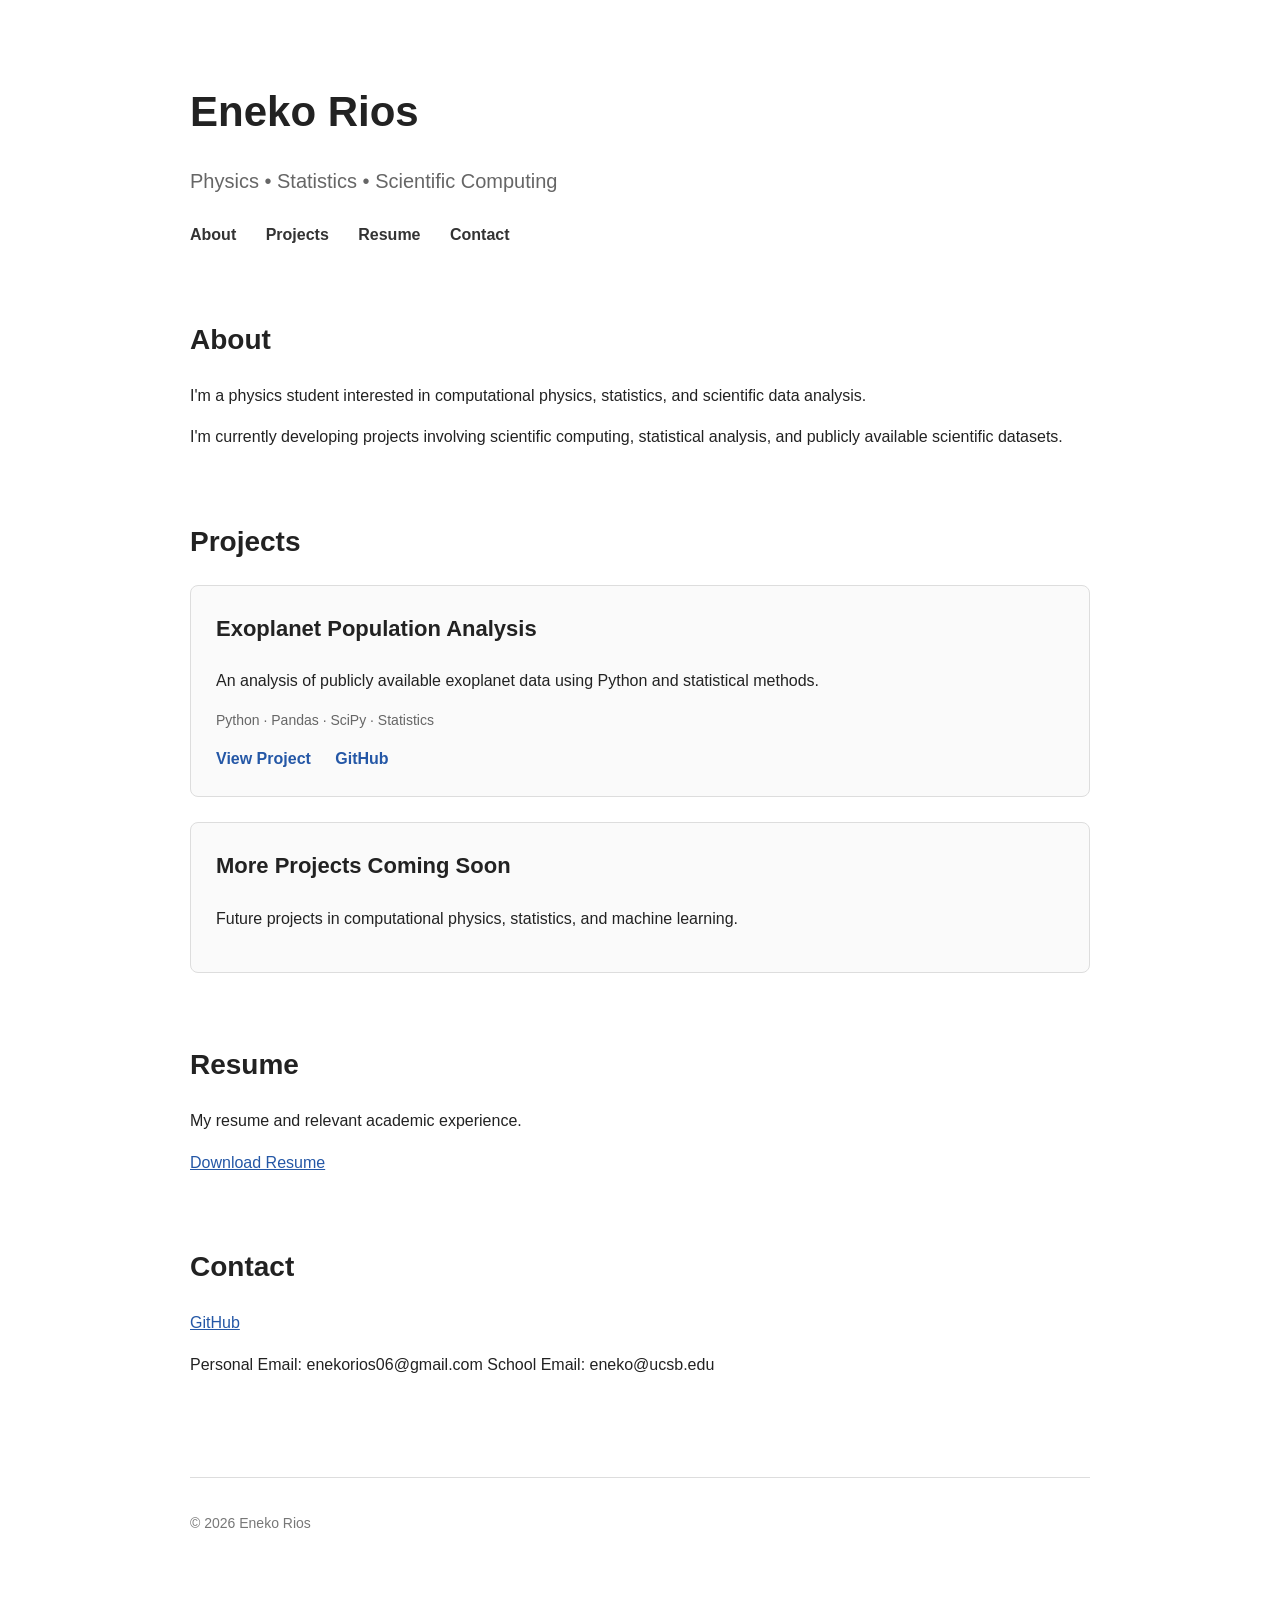
==== index.html @ d2088ea2 "html backbone and styling files added" ====
<!DOCTYPE html>
<html lang="en">

<head>

    <meta charset="UTF-8">

    <meta name="viewport" content="width=device-width, initial-scale=1.0">

    <title>Eneko Rios | Physics & Statistics</title>

    <link rel="stylesheet" href="style.css">

</head>


<body>

    <header>

        <h1>Eneko Rios</h1>

        <p>Physics • Statistics • Scientific Computing</p>

        <nav>
            <a href="#about">About</a>
            <a href="#projects">Projects</a>
            <a href="#resume">Resume</a>
            <a href="#contact">Contact</a>
        </nav>

    </header>


    <main>

        <section id="about">

            <h2>About</h2>

            <p>
                I'm a physics student interested in computational physics,
                statistics, and scientific data analysis.
            </p>

            <p>
                I'm currently developing projects involving scientific
                computing, statistical analysis, and publicly available
                scientific datasets.
            </p>

        </section>


        <section id="projects">

            <h2>Projects</h2>

            <article>

                <h3>Exoplanet Population Analysis</h3>

                <p>
                    An analysis of publicly available exoplanet data using
                    Python and statistical methods.
                </p>

                <p class="skills">
                    Python · Pandas · SciPy · Statistics
                </p>

                <a href="#">View Project</a>

                <a href="#">GitHub</a>

            </article>


            <article>

                <h3>More Projects Coming Soon</h3>

                <p>
                    Future projects in computational physics,
                    statistics, and machine learning.
                </p>

            </article>

        </section>


        <section id="resume">

            <h2>Resume</h2>

            <p>
                My resume and relevant academic experience.
            </p>

            <a href="resume.pdf">Download Resume</a>

        </section>


        <section id="contact">

            <h2>Contact</h2>

            <p>
                <a href="https://github.com/eneko-rios-armenta" target="_blank">
                    GitHub
                </a>
            </p>

            <p>
                Personal Email: enekorios06@gmail.com
                School Email: eneko@ucsb.edu
            </p>

        </section>

    </main>


    <footer>

        <p>© 2026 Eneko Rios</p>

    </footer>


</body>

</html>
---- style.css ----
/* -------------------------
   General page styling
   ------------------------- */

   body {
    max-width: 900px;

    margin: 0 auto;

    padding: 50px 25px;

    font-family: Arial, Helvetica, sans-serif;

    line-height: 1.6;

    color: #222;

    background-color: #ffffff;
}


/* -------------------------
   Header
   ------------------------- */

header {
    margin-bottom: 70px;
}

header h1 {
    font-size: 42px;

    margin-bottom: 5px;
}

header p {
    font-size: 20px;

    color: #666;
}


/* -------------------------
   Navigation
   ------------------------- */

nav {
    margin-top: 25px;
}

nav a {
    margin-right: 25px;

    color: #333;

    text-decoration: none;

    font-weight: bold;
}

nav a:hover {
    text-decoration: underline;
}


/* -------------------------
   Sections
   ------------------------- */

section {
    margin-bottom: 70px;
}

section h2 {
    font-size: 28px;

    margin-bottom: 20px;
}


/* -------------------------
   Project cards
   ------------------------- */

article {
    padding: 25px;

    margin-bottom: 25px;

    border: 1px solid #ddd;

    border-radius: 8px;

    background-color: #fafafa;
}

article h3 {
    margin-top: 0;

    font-size: 22px;
}

.skills {
    color: #666;

    font-size: 14px;
}


/* -------------------------
   Links
   ------------------------- */

a {
    color: #2457a6;
}

article a {
    margin-right: 20px;

    font-weight: bold;

    text-decoration: none;
}

article a:hover {
    text-decoration: underline;
}


/* -------------------------
   Footer
   ------------------------- */

footer {
    margin-top: 100px;

    padding-top: 20px;

    border-top: 1px solid #ddd;

    color: #777;

    font-size: 14px;
}
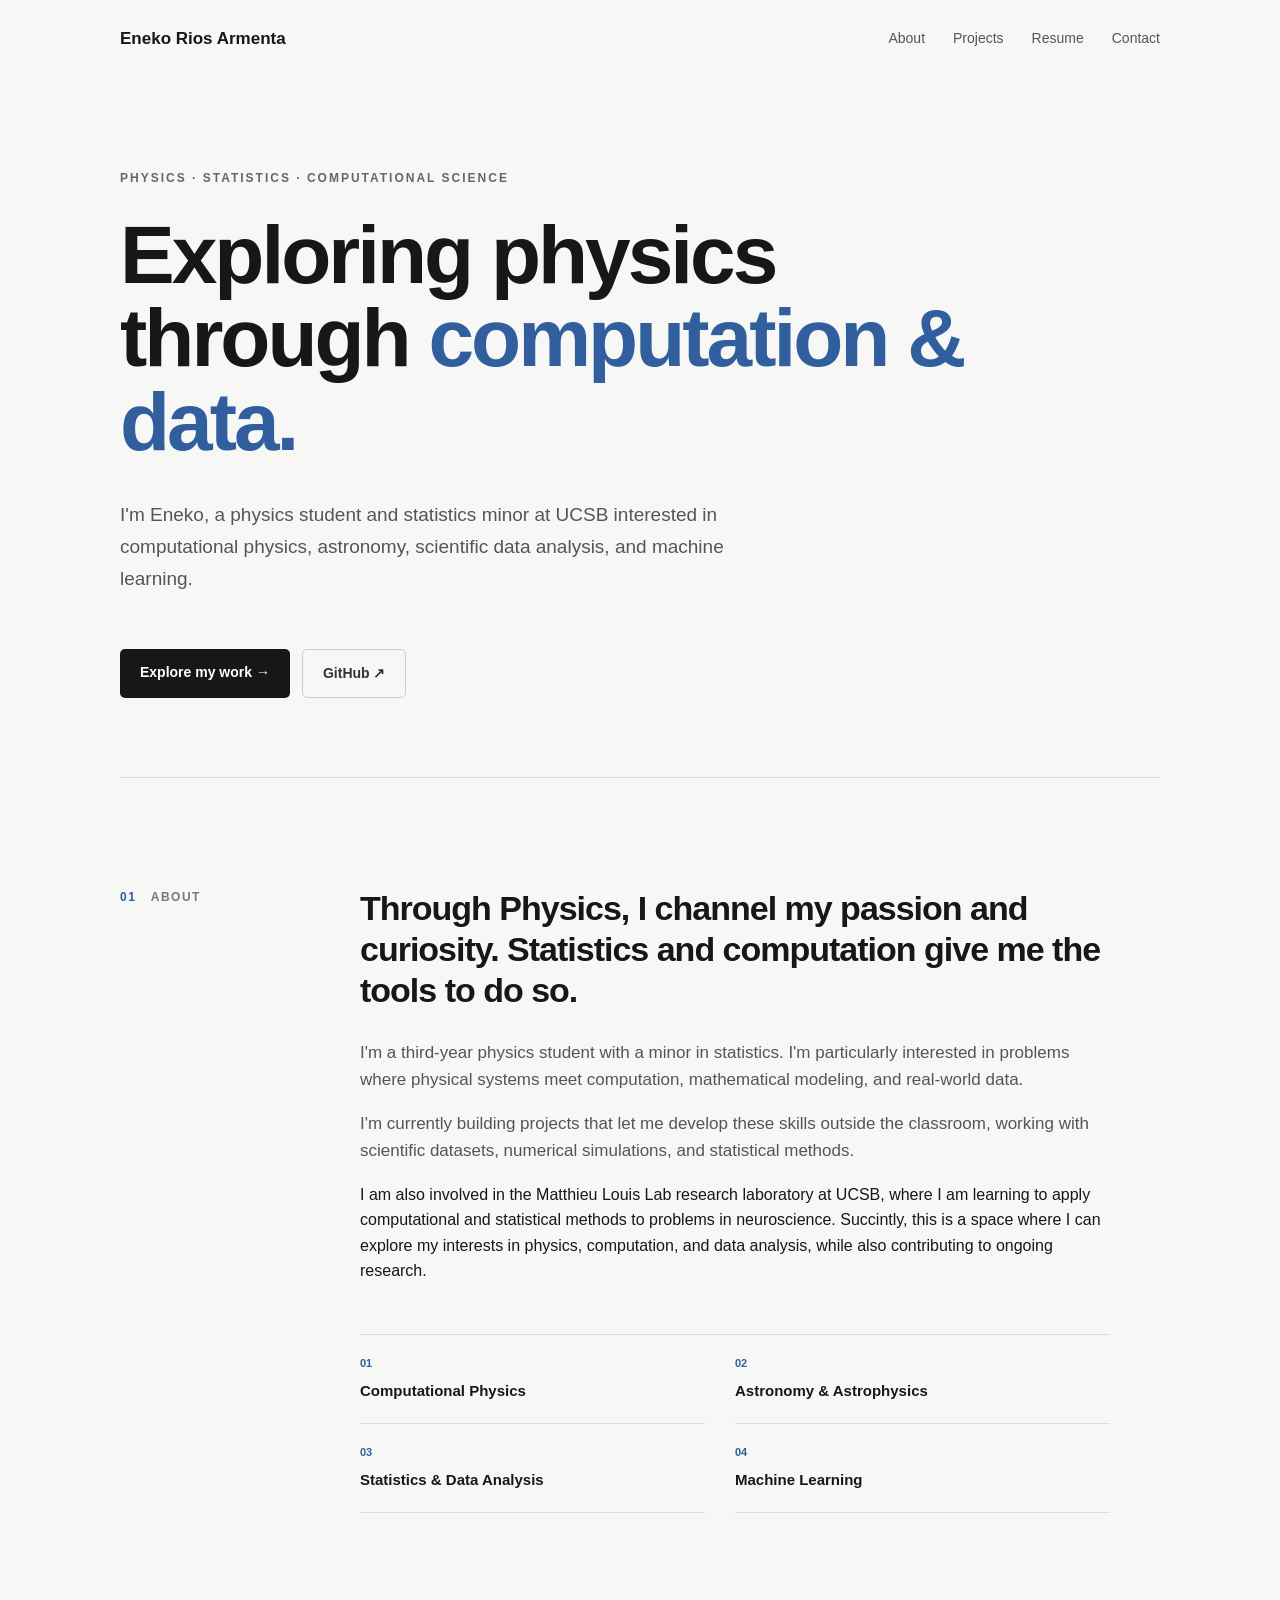
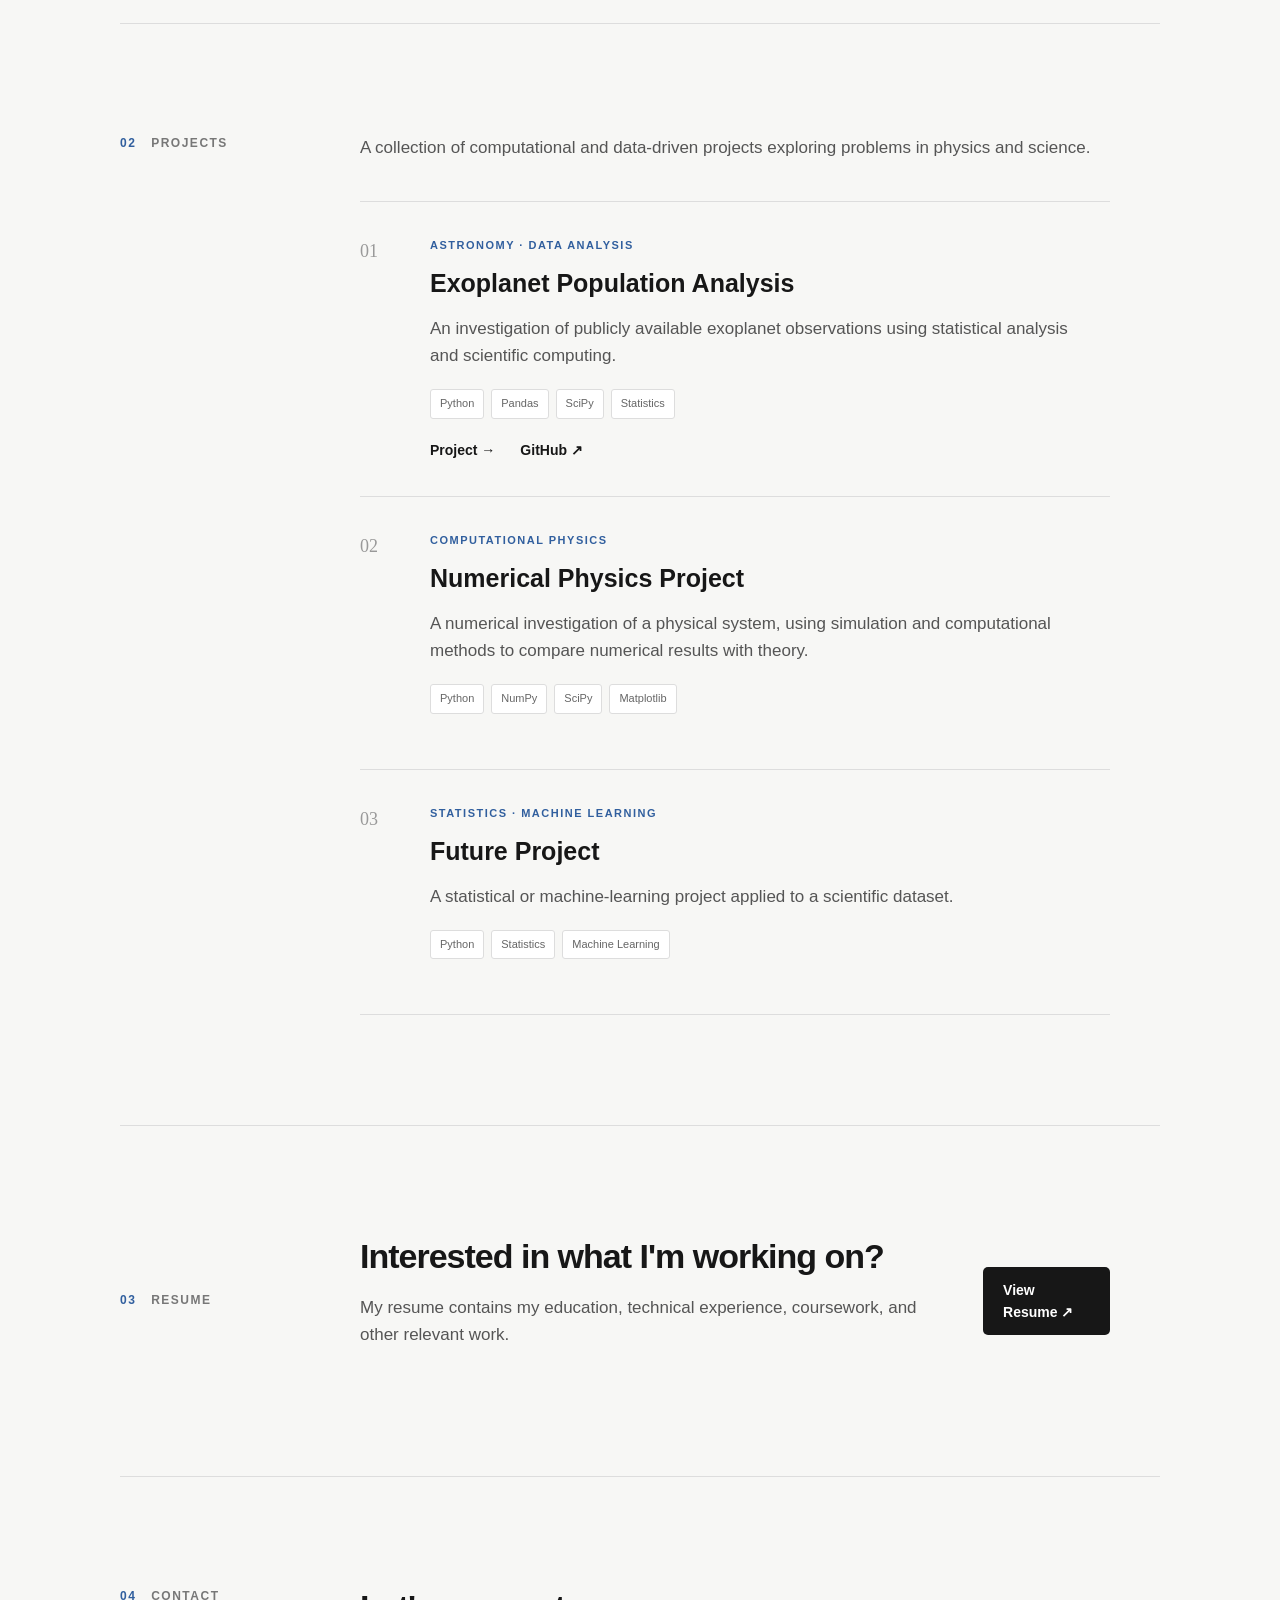
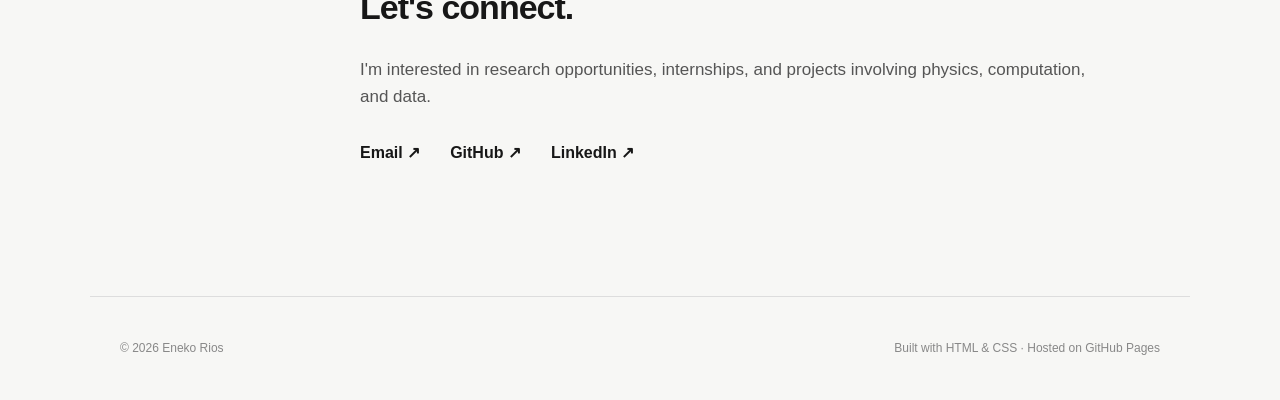
==== commit 1144dec5: "updated index and style files" ====
--- a/index.html
+++ b/index.html
@@ -7,7 +7,7 @@
 
     <meta name="viewport" content="width=device-width, initial-scale=1.0">
 
-    <title>Eneko Rios | Physics & Statistics</title>
+    <title>Eneko Rios Armenta| Physics & Statistics</title>
 
     <link rel="stylesheet" href="style.css">
 
@@ -16,117 +16,358 @@
 
 <body>
 
-    <header>
-
-        <h1>Eneko Rios</h1>
-
-        <p>Physics • Statistics • Scientific Computing</p>
-
-        <nav>
+    <!-- Navigation -->
+
+    <nav class="navbar">
+
+        <a class="nav-name" href="#">Eneko Rios Armenta</a>
+
+        <div class="nav-links">
             <a href="#about">About</a>
             <a href="#projects">Projects</a>
             <a href="#resume">Resume</a>
             <a href="#contact">Contact</a>
-        </nav>
-
-    </header>
-
+        </div>
+
+    </nav>
+
+
+    <!-- Main content -->
 
     <main>
 
-        <section id="about">
-
-            <h2>About</h2>
-
-            <p>
-                I'm a physics student interested in computational physics,
-                statistics, and scientific data analysis.
+
+        <!-- Hero -->
+
+        <section class="hero">
+
+            <p class="eyebrow">PHYSICS · STATISTICS · COMPUTATIONAL SCIENCE</p>
+
+            <h1>
+                Exploring physics<br>
+                through <span>computation & data.</span>
+            </h1>
+
+            <p class="hero-description">
+                I'm Eneko, a physics student and statistics minor at UCSB interested
+                in computational physics, astronomy, scientific data analysis,
+                and machine learning.
             </p>
 
-            <p>
-                I'm currently developing projects involving scientific
-                computing, statistical analysis, and publicly available
-                scientific datasets.
-            </p>
-
-        </section>
-
-
-        <section id="projects">
-
-            <h2>Projects</h2>
-
-            <article>
-
-                <h3>Exoplanet Population Analysis</h3>
+            <div class="hero-links">
+
+                <a class="button primary" href="#projects">
+                    Explore my work →
+                </a>
+
+                <a class="button secondary"
+                   href="https://github.com/eneko-rios-armenta">
+                    GitHub ↗
+                </a>
+
+            </div>
+
+        </section>
+
+
+        <!-- About -->
+
+        <section id="about" class="section">
+
+            <div class="section-label">
+                <span>01</span>
+                About
+            </div>
+
+            <div class="section-content">
+
+                <h2>
+                    Through Physics, I channel my passion and curiosity.
+                    Statistics and computation give me the tools to do so.
+                </h2>
 
                 <p>
-                    An analysis of publicly available exoplanet data using
-                    Python and statistical methods.
-                </p>
-
-                <p class="skills">
-                    Python · Pandas · SciPy · Statistics
-                </p>
-
-                <a href="#">View Project</a>
-
-                <a href="#">GitHub</a>
-
-            </article>
-
-
-            <article>
-
-                <h3>More Projects Coming Soon</h3>
+                    I'm a third-year physics student with a minor in
+                    statistics. I'm particularly interested in problems
+                    where physical systems meet computation, mathematical
+                    modeling, and real-world data.
+                </p>
 
                 <p>
-                    Future projects in computational physics,
-                    statistics, and machine learning.
-                </p>
-
-            </article>
-
-        </section>
-
-
-        <section id="resume">
-
-            <h2>Resume</h2>
-
-            <p>
-                My resume and relevant academic experience.
-            </p>
-
-            <a href="resume.pdf">Download Resume</a>
-
-        </section>
-
-
-        <section id="contact">
-
-            <h2>Contact</h2>
-
-            <p>
-                <a href="https://github.com/eneko-rios-armenta" target="_blank">
-                    GitHub
+                    I'm currently building projects that let me develop
+                    these skills outside the classroom, working with
+                    scientific datasets, numerical simulations, and
+                    statistical methods.
+                </p>
+
+                </p>
+                    I am also involved in the Matthieu Louis Lab research laboratory at UCSB, where I am 
+                    learning to apply computational and statistical methods to problems in neuroscience.
+                    Succintly, this is a space where I can explore my interests in physics, computation, 
+                    and data analysis, while also contributing to ongoing research. 
+            
+                </p>
+
+
+
+                <div class="interests">
+
+                    <div>
+                        <span>01</span>
+                        <strong>Computational Physics</strong>
+                    </div>
+
+                    <div>
+                        <span>02</span>
+                        <strong>Astronomy & Astrophysics</strong>
+                    </div>
+
+                    <div>
+                        <span>03</span>
+                        <strong>Statistics & Data Analysis</strong>
+                    </div>
+
+                    <div>
+                        <span>04</span>
+                        <strong>Machine Learning</strong>
+                    </div>
+
+                </div>
+
+            </div>
+
+        </section>
+
+
+        <!-- Projects -->
+
+        <section id="projects" class="section">
+
+            <div class="section-label">
+                <span>02</span>
+                Projects
+            </div>
+
+            <div class="section-content">
+
+                <p class="section-intro">
+                    A collection of computational and data-driven
+                    projects exploring problems in physics and science.
+                </p>
+
+
+                <!-- Featured project -->
+
+                <article class="project featured">
+
+                    <div class="project-number">
+                        01
+                    </div>
+
+                    <div class="project-body">
+
+                        <p class="project-type">
+                            ASTRONOMY · DATA ANALYSIS
+                        </p>
+
+                        <h3>
+                            Exoplanet Population Analysis
+                        </h3>
+
+                        <p>
+                            An investigation of publicly available
+                            exoplanet observations using statistical
+                            analysis and scientific computing.
+                        </p>
+
+                        <div class="tags">
+
+                            <span>Python</span>
+                            <span>Pandas</span>
+                            <span>SciPy</span>
+                            <span>Statistics</span>
+
+                        </div>
+
+                        <div class="project-links">
+
+                            <a href="#">
+                                Project →
+                            </a>
+
+                            <a href="#">
+                                GitHub ↗
+                            </a>
+
+                        </div>
+
+                    </div>
+
+                </article>
+
+
+                <!-- Future project -->
+
+                <article class="project">
+
+                    <div class="project-number">
+                        02
+                    </div>
+
+                    <div class="project-body">
+
+                        <p class="project-type">
+                            COMPUTATIONAL PHYSICS
+                        </p>
+
+                        <h3>
+                            Numerical Physics Project
+                        </h3>
+
+                        <p>
+                            A numerical investigation of a physical system,
+                            using simulation and computational methods to
+                            compare numerical results with theory.
+                        </p>
+
+                        <div class="tags">
+
+                            <span>Python</span>
+                            <span>NumPy</span>
+                            <span>SciPy</span>
+                            <span>Matplotlib</span>
+
+                        </div>
+
+                    </div>
+
+                </article>
+
+
+                <article class="project">
+
+                    <div class="project-number">
+                        03
+                    </div>
+
+                    <div class="project-body">
+
+                        <p class="project-type">
+                            STATISTICS · MACHINE LEARNING
+                        </p>
+
+                        <h3>
+                            Future Project
+                        </h3>
+
+                        <p>
+                            A statistical or machine-learning project
+                            applied to a scientific dataset.
+                        </p>
+
+                        <div class="tags">
+
+                            <span>Python</span>
+                            <span>Statistics</span>
+                            <span>Machine Learning</span>
+
+                        </div>
+
+                    </div>
+
+                </article>
+
+            </div>
+
+        </section>
+
+
+        <!-- Resume -->
+
+        <section id="resume" class="section resume-section">
+
+            <div class="section-label">
+                <span>03</span>
+                Resume
+            </div>
+
+            <div class="section-content resume-content">
+
+                <div>
+
+                    <h2>
+                        Interested in what I'm working on?
+                    </h2>
+
+                    <p>
+                        My resume contains my education, technical
+                        experience, coursework, and other relevant work.
+                    </p>
+
+                </div>
+
+                <a class="button primary" href="resume.pdf">
+                    View Resume ↗
                 </a>
-            </p>
-
-            <p>
-                Personal Email: enekorios06@gmail.com
-                School Email: eneko@ucsb.edu
-            </p>
+
+            </div>
+
+        </section>
+
+
+        <!-- Contact -->
+
+        <section id="contact" class="section contact-section">
+
+            <div class="section-label">
+                <span>04</span>
+                Contact
+            </div>
+
+            <div class="section-content">
+
+                <h2>
+                    Let's connect.
+                </h2>
+
+                <p>
+                    I'm interested in research opportunities, internships,
+                    and projects involving physics, computation, and data.
+                </p>
+
+                <div class="contact-links">
+
+                    <a href="mailto:your-email@example.com">
+                        Email ↗
+                    </a>
+
+                    <a href="https://github.com/eneko-rios-armenta">
+                        GitHub ↗
+                    </a>
+
+                    <a href="#">
+                        LinkedIn ↗
+                    </a>
+
+                </div>
+
+            </div>
 
         </section>
 
     </main>
 
 
+    <!-- Footer -->
+
     <footer>
 
         <p>© 2026 Eneko Rios</p>
 
+        <p>
+            Built with HTML & CSS · Hosted on GitHub Pages
+        </p>
+
     </footer>
 
 
--- a/style.css
+++ b/style.css
@@ -1,145 +1,555 @@
-/* -------------------------
-   General page styling
-   ------------------------- */
-
-   body {
+/* =========================================
+   Base
+   ========================================= */
+
+   * {
+    box-sizing: border-box;
+}
+
+html {
+    scroll-behavior: smooth;
+}
+
+body {
+    margin: 0;
+
+    background: #f7f7f5;
+
+    color: #171717;
+
+    font-family:
+        -apple-system,
+        BlinkMacSystemFont,
+        "Segoe UI",
+        Helvetica,
+        Arial,
+        sans-serif;
+
+    line-height: 1.6;
+}
+
+
+/* =========================================
+   Navigation
+   ========================================= */
+
+.navbar {
+    max-width: 1100px;
+
+    margin: 0 auto;
+
+    padding: 25px 30px;
+
+    display: flex;
+
+    justify-content: space-between;
+
+    align-items: center;
+}
+
+.nav-name {
+    color: #171717;
+
+    font-weight: 700;
+
+    font-size: 17px;
+
+    text-decoration: none;
+}
+
+.nav-links {
+    display: flex;
+
+    gap: 28px;
+}
+
+.nav-links a {
+    color: #555;
+
+    font-size: 14px;
+
+    text-decoration: none;
+}
+
+.nav-links a:hover {
+    color: #171717;
+}
+
+
+/* =========================================
+   Main
+   ========================================= */
+
+main {
+    max-width: 1100px;
+
+    margin: 0 auto;
+
+    padding: 0 30px;
+}
+
+
+/* =========================================
+   Hero
+   ========================================= */
+
+.hero {
+    min-height: 700px;
+
+    display: flex;
+
+    flex-direction: column;
+
+    justify-content: center;
+
     max-width: 900px;
+}
+
+.eyebrow {
+    margin-bottom: 25px;
+
+    color: #666;
+
+    font-size: 12px;
+
+    font-weight: 700;
+
+    letter-spacing: 2px;
+}
+
+.hero h1 {
+    margin: 0;
+
+    font-size: clamp(48px, 7vw, 82px);
+
+    line-height: 1.02;
+
+    letter-spacing: -3px;
+
+    font-weight: 700;
+}
+
+.hero h1 span {
+    color: #315f9e;
+}
+
+.hero-description {
+    max-width: 650px;
+
+    margin-top: 35px;
+
+    color: #555;
+
+    font-size: 19px;
+
+    line-height: 1.7;
+}
+
+
+/* =========================================
+   Buttons
+   ========================================= */
+
+.hero-links {
+    display: flex;
+
+    gap: 12px;
+
+    margin-top: 35px;
+}
+
+.button {
+    display: inline-block;
+
+    padding: 12px 20px;
+
+    border-radius: 5px;
+
+    font-size: 14px;
+
+    font-weight: 600;
+
+    text-decoration: none;
+
+    transition: 0.2s;
+}
+
+.button.primary {
+    background: #171717;
+
+    color: white;
+}
+
+.button.primary:hover {
+    background: #315f9e;
+}
+
+.button.secondary {
+    border: 1px solid #ccc;
+
+    color: #333;
+
+    background: transparent;
+}
+
+.button.secondary:hover {
+    border-color: #777;
+}
+
+
+/* =========================================
+   Sections
+   ========================================= */
+
+.section {
+    display: grid;
+
+    grid-template-columns: 180px 1fr;
+
+    gap: 60px;
+
+    padding: 110px 0;
+
+    border-top: 1px solid #ddd;
+}
+
+.section-label {
+    color: #777;
+
+    font-size: 12px;
+
+    font-weight: 700;
+
+    letter-spacing: 1.5px;
+
+    text-transform: uppercase;
+}
+
+.section-label span {
+    color: #315f9e;
+
+    margin-right: 10px;
+}
+
+.section-content {
+    max-width: 750px;
+}
+
+.section-content h2 {
+    margin-top: 0;
+
+    font-size: 34px;
+
+    line-height: 1.2;
+
+    letter-spacing: -1px;
+}
+
+.section-content p {
+    color: #555;
+
+    font-size: 17px;
+}
+
+
+/* =========================================
+   Interests
+   ========================================= */
+
+.interests {
+    display: grid;
+
+    grid-template-columns: 1fr 1fr;
+
+    margin-top: 50px;
+
+    border-top: 1px solid #ddd;
+}
+
+.interests div {
+    padding: 20px 0;
+
+    border-bottom: 1px solid #ddd;
+}
+
+.interests div:nth-child(odd) {
+    margin-right: 30px;
+}
+
+.interests span {
+    display: block;
+
+    margin-bottom: 5px;
+
+    color: #315f9e;
+
+    font-size: 11px;
+
+    font-weight: 700;
+}
+
+.interests strong {
+    font-size: 15px;
+}
+
+
+/* =========================================
+   Projects
+   ========================================= */
+
+.section-intro {
+    margin-top: 0;
+
+    margin-bottom: 40px;
+}
+
+
+/* Individual project */
+
+.project {
+    display: grid;
+
+    grid-template-columns: 70px 1fr;
+
+    padding: 35px 0;
+
+    border-top: 1px solid #ddd;
+}
+
+.project:last-child {
+    border-bottom: 1px solid #ddd;
+}
+
+.project-number {
+    color: #999;
+
+    font-family: Georgia, serif;
+
+    font-size: 18px;
+}
+
+.project-body {
+    max-width: 650px;
+}
+
+.project-type {
+    margin: 0 0 8px 0 !important;
+
+    color: #315f9e !important;
+
+    font-size: 11px !important;
+
+    font-weight: 700;
+
+    letter-spacing: 1.5px;
+
+    text-transform: uppercase;
+}
+
+.project h3 {
+    margin: 0 0 12px 0;
+
+    font-size: 25px;
+}
+
+.project p {
+    margin-top: 0;
+
+    margin-bottom: 20px;
+}
+
+
+/* Tags */
+
+.tags {
+    display: flex;
+
+    flex-wrap: wrap;
+
+    gap: 7px;
+
+    margin-bottom: 20px;
+}
+
+.tags span {
+    padding: 5px 9px;
+
+    border: 1px solid #ddd;
+
+    border-radius: 3px;
+
+    color: #666;
+
+    background: #fff;
+
+    font-size: 11px;
+}
+
+
+/* Project links */
+
+.project-links {
+    display: flex;
+
+    gap: 25px;
+}
+
+.project-links a {
+    color: #171717;
+
+    font-size: 14px;
+
+    font-weight: 600;
+
+    text-decoration: none;
+}
+
+.project-links a:hover {
+    color: #315f9e;
+}
+
+
+/* =========================================
+   Resume
+   ========================================= */
+
+.resume-section {
+    align-items: center;
+}
+
+.resume-content {
+    display: flex;
+
+    justify-content: space-between;
+
+    align-items: center;
+
+    gap: 40px;
+}
+
+.resume-content h2 {
+    margin-bottom: 10px;
+}
+
+
+/* =========================================
+   Contact
+   ========================================= */
+
+.contact-section {
+    padding-bottom: 130px;
+}
+
+.contact-content {
+    max-width: 700px;
+}
+
+.contact-links {
+    display: flex;
+
+    gap: 30px;
+
+    margin-top: 30px;
+}
+
+.contact-links a {
+    color: #171717;
+
+    font-weight: 600;
+
+    text-decoration: none;
+}
+
+.contact-links a:hover {
+    color: #315f9e;
+}
+
+
+/* =========================================
+   Footer
+   ========================================= */
+
+footer {
+    max-width: 1100px;
 
     margin: 0 auto;
 
-    padding: 50px 25px;
-
-    font-family: Arial, Helvetica, sans-serif;
-
-    line-height: 1.6;
-
-    color: #222;
-
-    background-color: #ffffff;
-}
-
-
-/* -------------------------
-   Header
-   ------------------------- */
-
-header {
-    margin-bottom: 70px;
-}
-
-header h1 {
-    font-size: 42px;
-
-    margin-bottom: 5px;
-}
-
-header p {
-    font-size: 20px;
-
-    color: #666;
-}
-
-
-/* -------------------------
-   Navigation
-   ------------------------- */
-
-nav {
-    margin-top: 25px;
-}
-
-nav a {
-    margin-right: 25px;
-
-    color: #333;
-
-    text-decoration: none;
-
-    font-weight: bold;
-}
-
-nav a:hover {
-    text-decoration: underline;
-}
-
-
-/* -------------------------
-   Sections
-   ------------------------- */
-
-section {
-    margin-bottom: 70px;
-}
-
-section h2 {
-    font-size: 28px;
-
-    margin-bottom: 20px;
-}
-
-
-/* -------------------------
-   Project cards
-   ------------------------- */
-
-article {
-    padding: 25px;
-
-    margin-bottom: 25px;
-
-    border: 1px solid #ddd;
-
-    border-radius: 8px;
-
-    background-color: #fafafa;
-}
-
-article h3 {
-    margin-top: 0;
-
-    font-size: 22px;
-}
-
-.skills {
-    color: #666;
-
-    font-size: 14px;
-}
-
-
-/* -------------------------
-   Links
-   ------------------------- */
-
-a {
-    color: #2457a6;
-}
-
-article a {
-    margin-right: 20px;
-
-    font-weight: bold;
-
-    text-decoration: none;
-}
-
-article a:hover {
-    text-decoration: underline;
-}
-
-
-/* -------------------------
-   Footer
-   ------------------------- */
-
-footer {
-    margin-top: 100px;
-
-    padding-top: 20px;
+    padding: 30px;
+
+    display: flex;
+
+    justify-content: space-between;
 
     border-top: 1px solid #ddd;
 
-    color: #777;
-
-    font-size: 14px;
+    color: #888;
+
+    font-size: 12px;
+}
+
+
+/* =========================================
+   Mobile
+   ========================================= */
+
+@media (max-width: 700px) {
+
+    .navbar {
+        padding: 20px;
+    }
+
+    .nav-links {
+        gap: 12px;
+    }
+
+    .nav-links a {
+        font-size: 12px;
+    }
+
+    main {
+        padding: 0 20px;
+    }
+
+    .hero {
+        min-height: 600px;
+    }
+
+    .hero h1 {
+        letter-spacing: -2px;
+    }
+
+    .hero-description {
+        font-size: 17px;
+    }
+
+    .section {
+        grid-template-columns: 1fr;
+
+        gap: 25px;
+
+        padding: 80px 0;
+    }
+
+    .interests {
+        grid-template-columns: 1fr;
+    }
+
+    .interests div:nth-child(odd) {
+        margin-right: 0;
+    }
+
+    .resume-content {
+        flex-direction: column;
+
+        align-items: flex-start;
+    }
+
+    footer {
+        flex-direction: column;
+
+        gap: 5px;
+
+        padding: 25px 20px;
+    }
+
 }
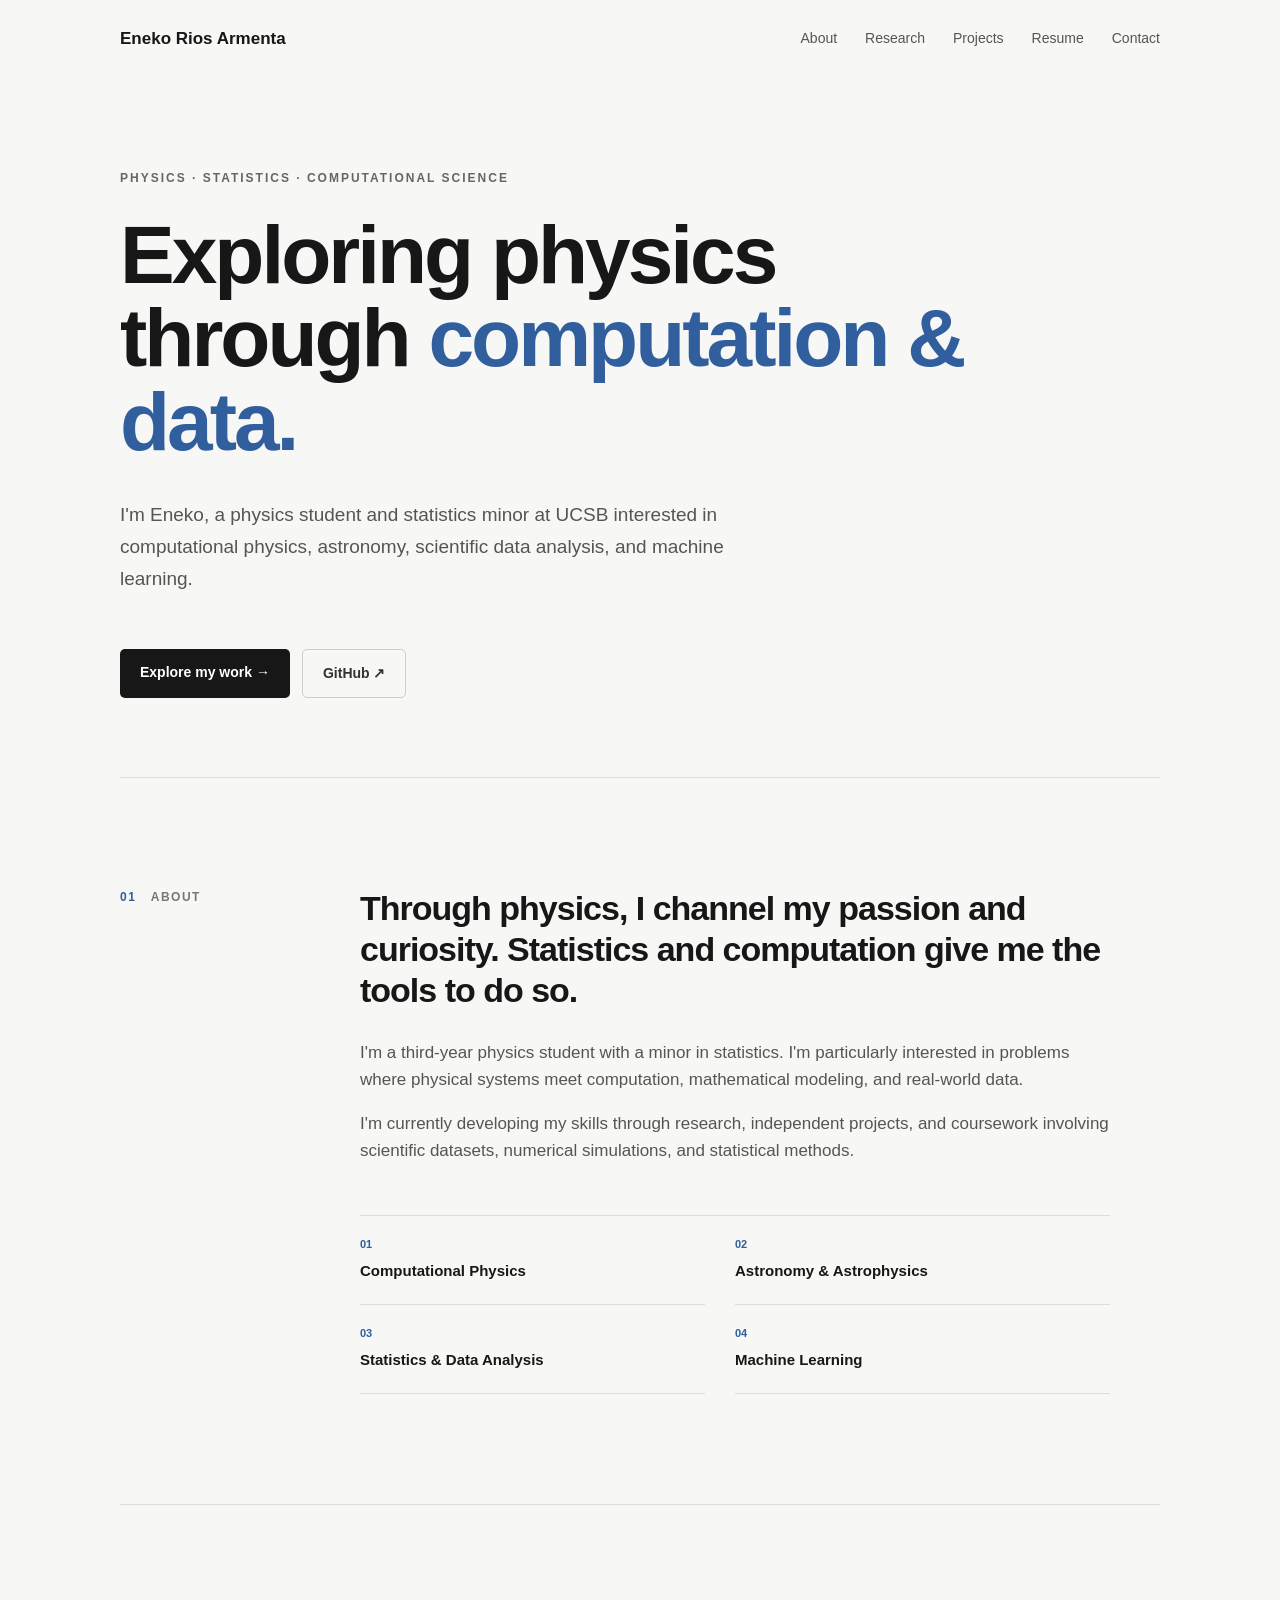
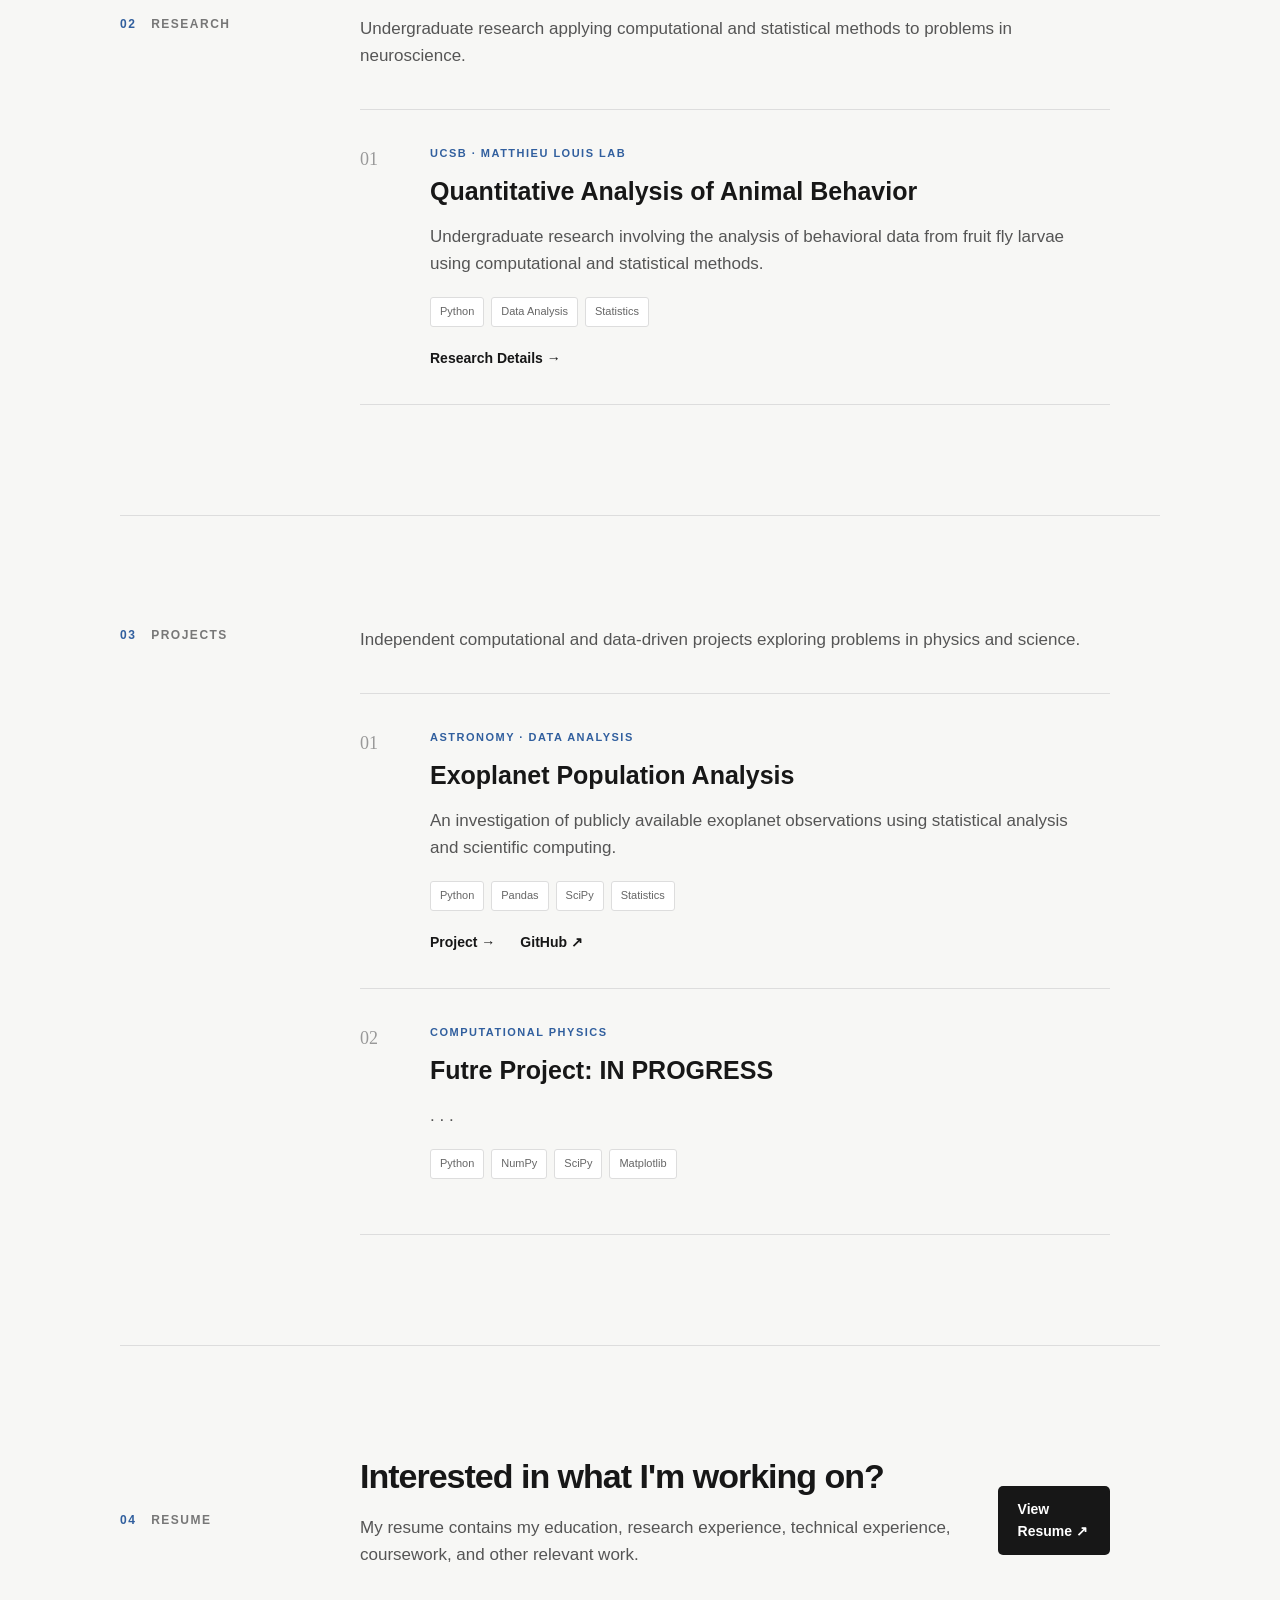
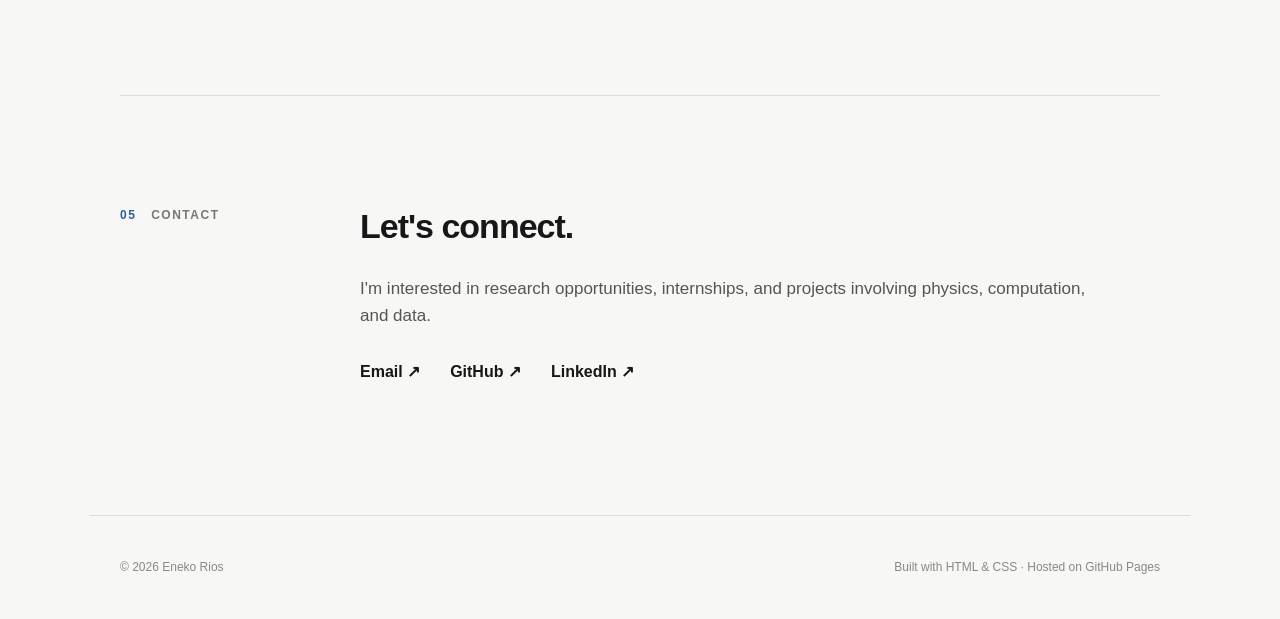
==== commit 4ee462bf: "first version of exoplanet project companion website" ====
--- a/index.html
+++ b/index.html
@@ -7,7 +7,7 @@
 
     <meta name="viewport" content="width=device-width, initial-scale=1.0">
 
-    <title>Eneko Rios Armenta| Physics & Statistics</title>
+    <title>Eneko Rios Armenta | Physics & Statistics</title>
 
     <link rel="stylesheet" href="style.css">
 
@@ -24,6 +24,7 @@
 
         <div class="nav-links">
             <a href="#about">About</a>
+            <a href="#research">Research</a>
             <a href="#projects">Projects</a>
             <a href="#resume">Resume</a>
             <a href="#contact">Contact</a>
@@ -56,7 +57,7 @@
 
             <div class="hero-links">
 
-                <a class="button primary" href="#projects">
+                <a class="button primary" href="#research">
                     Explore my work →
                 </a>
 
@@ -82,7 +83,7 @@
             <div class="section-content">
 
                 <h2>
-                    Through Physics, I channel my passion and curiosity.
+                    Through physics, I channel my passion and curiosity.
                     Statistics and computation give me the tools to do so.
                 </h2>
 
@@ -94,20 +95,11 @@
                 </p>
 
                 <p>
-                    I'm currently building projects that let me develop
-                    these skills outside the classroom, working with
+                    I'm currently developing my skills through research,
+                    independent projects, and coursework involving
                     scientific datasets, numerical simulations, and
                     statistical methods.
                 </p>
-
-                </p>
-                    I am also involved in the Matthieu Louis Lab research laboratory at UCSB, where I am 
-                    learning to apply computational and statistical methods to problems in neuroscience.
-                    Succintly, this is a space where I can explore my interests in physics, computation, 
-                    and data analysis, while also contributing to ongoing research. 
-            
-                </p>
-
 
 
                 <div class="interests">
@@ -139,20 +131,84 @@
         </section>
 
 
+        <!-- Research -->
+
+        <section id="research" class="section">
+
+            <div class="section-label">
+                <span>02</span>
+                Research
+            </div>
+
+            <div class="section-content">
+
+                <p class="section-intro">
+                    Undergraduate research applying computational and
+                    statistical methods to problems in neuroscience.
+                </p>
+
+
+                <article class="project featured">
+
+                    <div class="project-number">
+                        01
+                    </div>
+
+                    <div class="project-body">
+
+                        <p class="project-type">
+                            UCSB · MATTHIEU LOUIS LAB
+                        </p>
+
+                        <h3>
+                            Quantitative Analysis of Animal Behavior
+                        </h3>
+
+                        <p>
+                            Undergraduate research involving the analysis
+                            of behavioral data from fruit fly larvae using
+                            computational and statistical methods.
+                        </p>
+
+                        <div class="tags">
+
+                            <span>Python</span>
+                            <span>Data Analysis</span>
+                            <span>Statistics</span>
+
+                        </div>
+
+                        <div class="project-links">
+
+                            <a href="#">
+                                Research Details →
+                            </a>
+
+                        </div>
+
+                    </div>
+
+                </article>
+
+            </div>
+
+        </section>
+
+
         <!-- Projects -->
 
         <section id="projects" class="section">
 
             <div class="section-label">
-                <span>02</span>
+                <span>03</span>
                 Projects
             </div>
 
             <div class="section-content">
 
                 <p class="section-intro">
-                    A collection of computational and data-driven
-                    projects exploring problems in physics and science.
+                    Independent computational and data-driven projects
+                    exploring problems in physics and science.
                 </p>
 
 
@@ -191,11 +247,11 @@
 
                         <div class="project-links">
 
-                            <a href="#">
+                            <a href="exoplanet-analysis.html">
                                 Project →
                             </a>
 
-                            <a href="#">
+                            <a href="https://github.com/eneko-rios-armenta/exoplanet-analysis" target="_blank">
                                 GitHub ↗
                             </a>
 
@@ -221,13 +277,13 @@
                         </p>
 
                         <h3>
-                            Numerical Physics Project
+                            Futre Project: IN PROGRESS
                         </h3>
 
                         <p>
-                            A numerical investigation of a physical system,
-                            using simulation and computational methods to
-                            compare numerical results with theory.
+                            .
+                            .
+                            .
                         </p>
 
                         <div class="tags">
@@ -244,39 +300,6 @@
                 </article>
 
 
-                <article class="project">
-
-                    <div class="project-number">
-                        03
-                    </div>
-
-                    <div class="project-body">
-
-                        <p class="project-type">
-                            STATISTICS · MACHINE LEARNING
-                        </p>
-
-                        <h3>
-                            Future Project
-                        </h3>
-
-                        <p>
-                            A statistical or machine-learning project
-                            applied to a scientific dataset.
-                        </p>
-
-                        <div class="tags">
-
-                            <span>Python</span>
-                            <span>Statistics</span>
-                            <span>Machine Learning</span>
-
-                        </div>
-
-                    </div>
-
-                </article>
-
             </div>
 
         </section>
@@ -287,7 +310,7 @@
         <section id="resume" class="section resume-section">
 
             <div class="section-label">
-                <span>03</span>
+                <span>04</span>
                 Resume
             </div>
 
@@ -300,8 +323,8 @@
                     </h2>
 
                     <p>
-                        My resume contains my education, technical
-                        experience, coursework, and other relevant work.
+                        My resume contains my education, research experience,
+                        technical experience, coursework, and other relevant work.
                     </p>
 
                 </div>
@@ -320,7 +343,7 @@
         <section id="contact" class="section contact-section">
 
             <div class="section-label">
-                <span>04</span>
+                <span>05</span>
                 Contact
             </div>
 
@@ -337,7 +360,7 @@
 
                 <div class="contact-links">
 
-                    <a href="mailto:your-email@example.com">
+                    <a href="mailto:eneko@ucsb.edu">
                         Email ↗
                     </a>
 
--- a/style.css
+++ b/style.css
@@ -552,4 +552,138 @@
         padding: 25px 20px;
     }
 
-}+}
+
+/* =========================================
+   Research
+   ========================================= */
+
+   #research .project {
+    background: transparent;
+}
+
+#research .project-type {
+    color: #315f9e !important;
+}
+
+
+/* =========================================
+   Project Page Specific Styles (Figures & Details)
+   ========================================= */
+
+   .hero-project {
+    min-height: auto;
+    padding-top: 60px;
+    padding-bottom: 60px;
+}
+
+/* Figures & Image Cards */
+/* Fixed Framing for Figure Images */
+.figure-card {
+    margin: 40px 0 30px 0;
+    border: 1px solid #ddd;
+    border-radius: 6px;
+    background: #ffffff;
+    overflow: hidden;
+}
+
+.figure-placeholder {
+    width: 100%;
+    height: auto; /* Replaces fixed 320px height */
+    background: #fafafa;
+    display: flex;
+    align-items: center;
+    justify-content: center;
+    padding: 24px; /* Creates clean breathing room around plot */
+    border-bottom: 1px solid #eee;
+}
+
+/* Prevent plot image stretching */
+.figure-placeholder img,
+.figure-card img {
+    max-width: 100%;
+    max-height: 500px;
+    width: auto;
+    height: auto;
+    object-fit: contain; /* Preserves natural aspect ratio */
+    flex-shrink: 0;      /* Prevents flexbox from squishing/distorting the image */
+    display: block;
+    margin: 0 auto;
+    border-radius: 4px;
+}
+
+.hero-figure {
+    margin-top: 50px;
+}
+.figure-card img {
+    width: 100%;
+    height: auto;
+    display: block;
+}
+
+figcaption {
+    padding: 16px 20px;
+    font-size: 13.5px;
+    color: #666;
+    background: #fff;
+    line-height: 1.5;
+}
+
+figcaption strong {
+    color: #171717;
+}
+
+/* Data & Limitations Bullet Lists */
+.data-list {
+    padding-left: 20px;
+    color: #555;
+    font-size: 16.5px;
+    line-height: 1.8;
+}
+
+.data-list li {
+    margin-bottom: 12px;
+}
+
+.data-list strong {
+    color: #171717;
+}
+
+/* Key Points Grid in Question Section */
+.key-points {
+    display: grid;
+    grid-template-columns: 1fr 1fr;
+    gap: 20px;
+    margin-top: 35px;
+    padding-top: 25px;
+    border-top: 1px solid #ddd;
+}
+
+.point-item span {
+    display: block;
+    color: #315f9e;
+    font-size: 11px;
+    font-weight: 700;
+    margin-bottom: 4px;
+}
+
+.point-item strong {
+    font-size: 16px;
+    display: block;
+    margin-bottom: 6px;
+}
+
+.point-item p {
+    font-size: 14px;
+    margin: 0;
+    color: #666;
+}
+
+@media (max-width: 700px) {
+    .key-points {
+        grid-template-columns: 1fr;
+    }
+    .figure-placeholder {
+        height: 220px;
+    }
+}
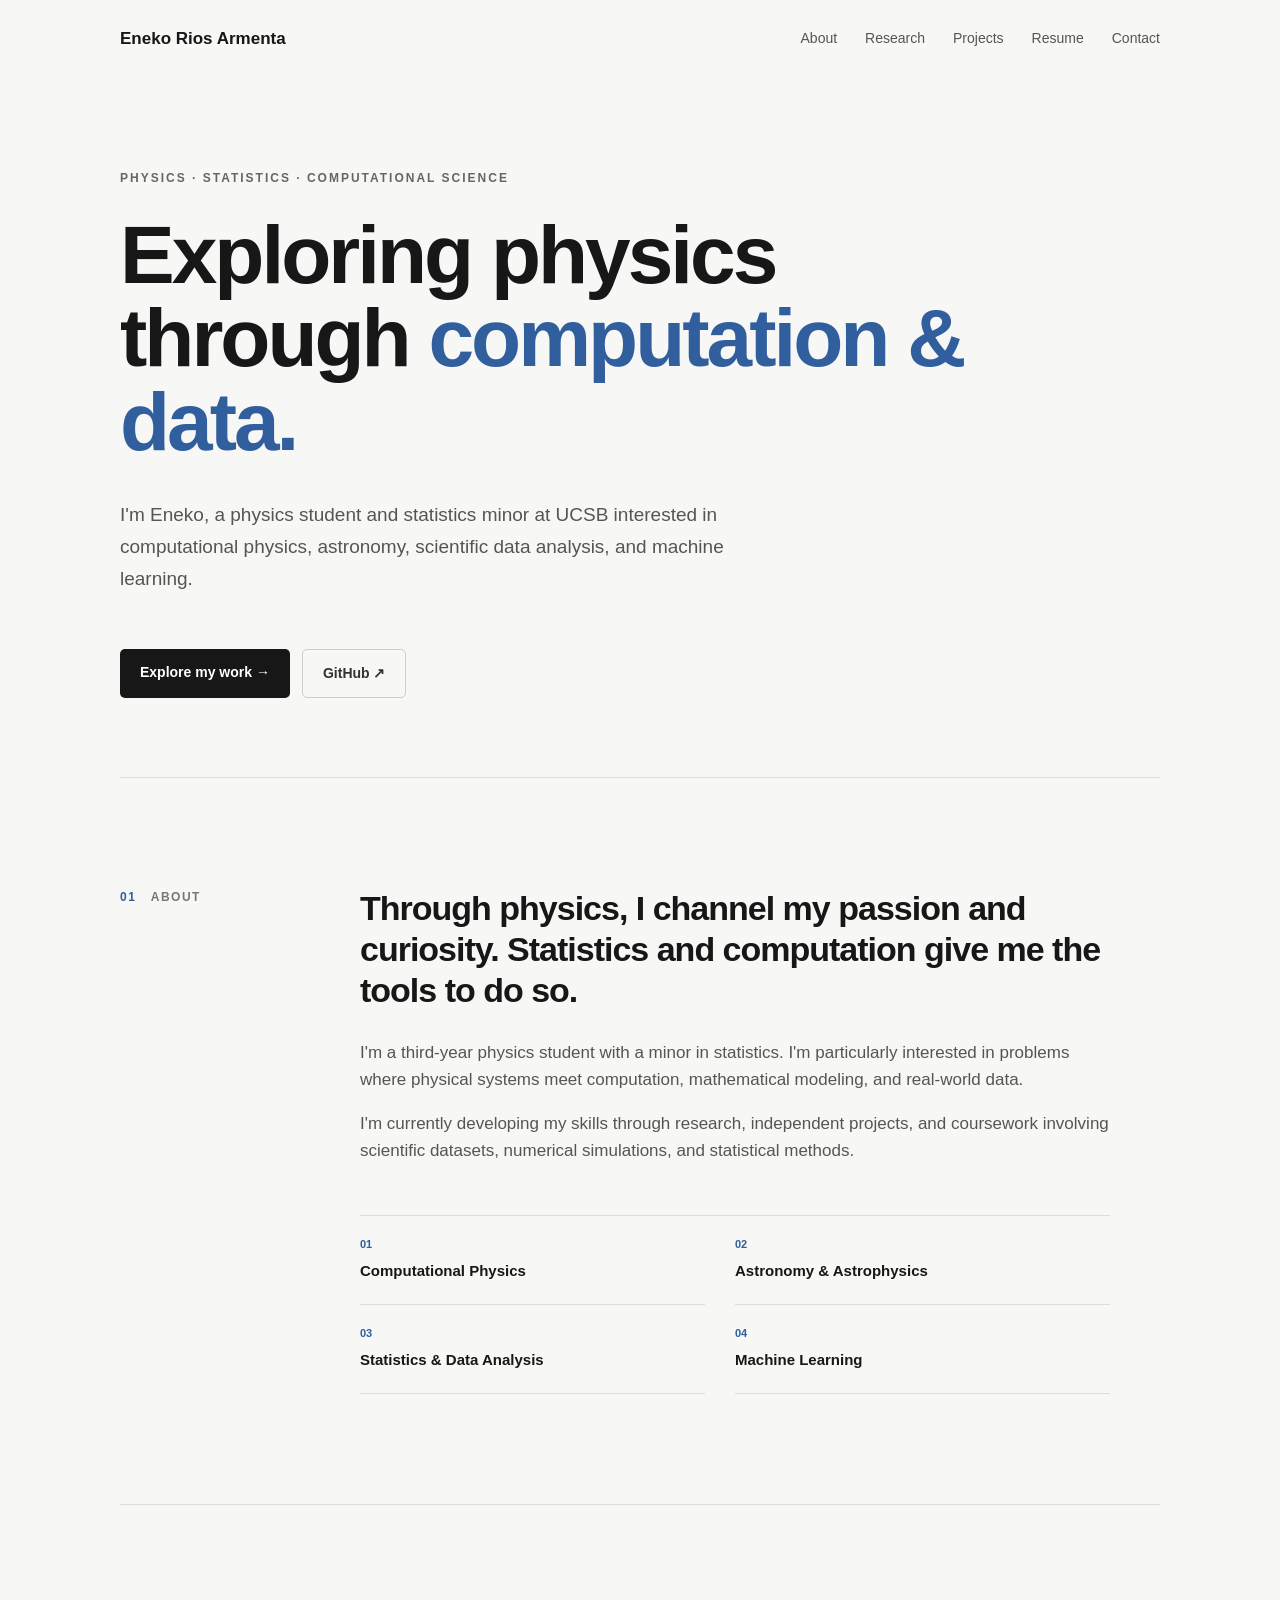
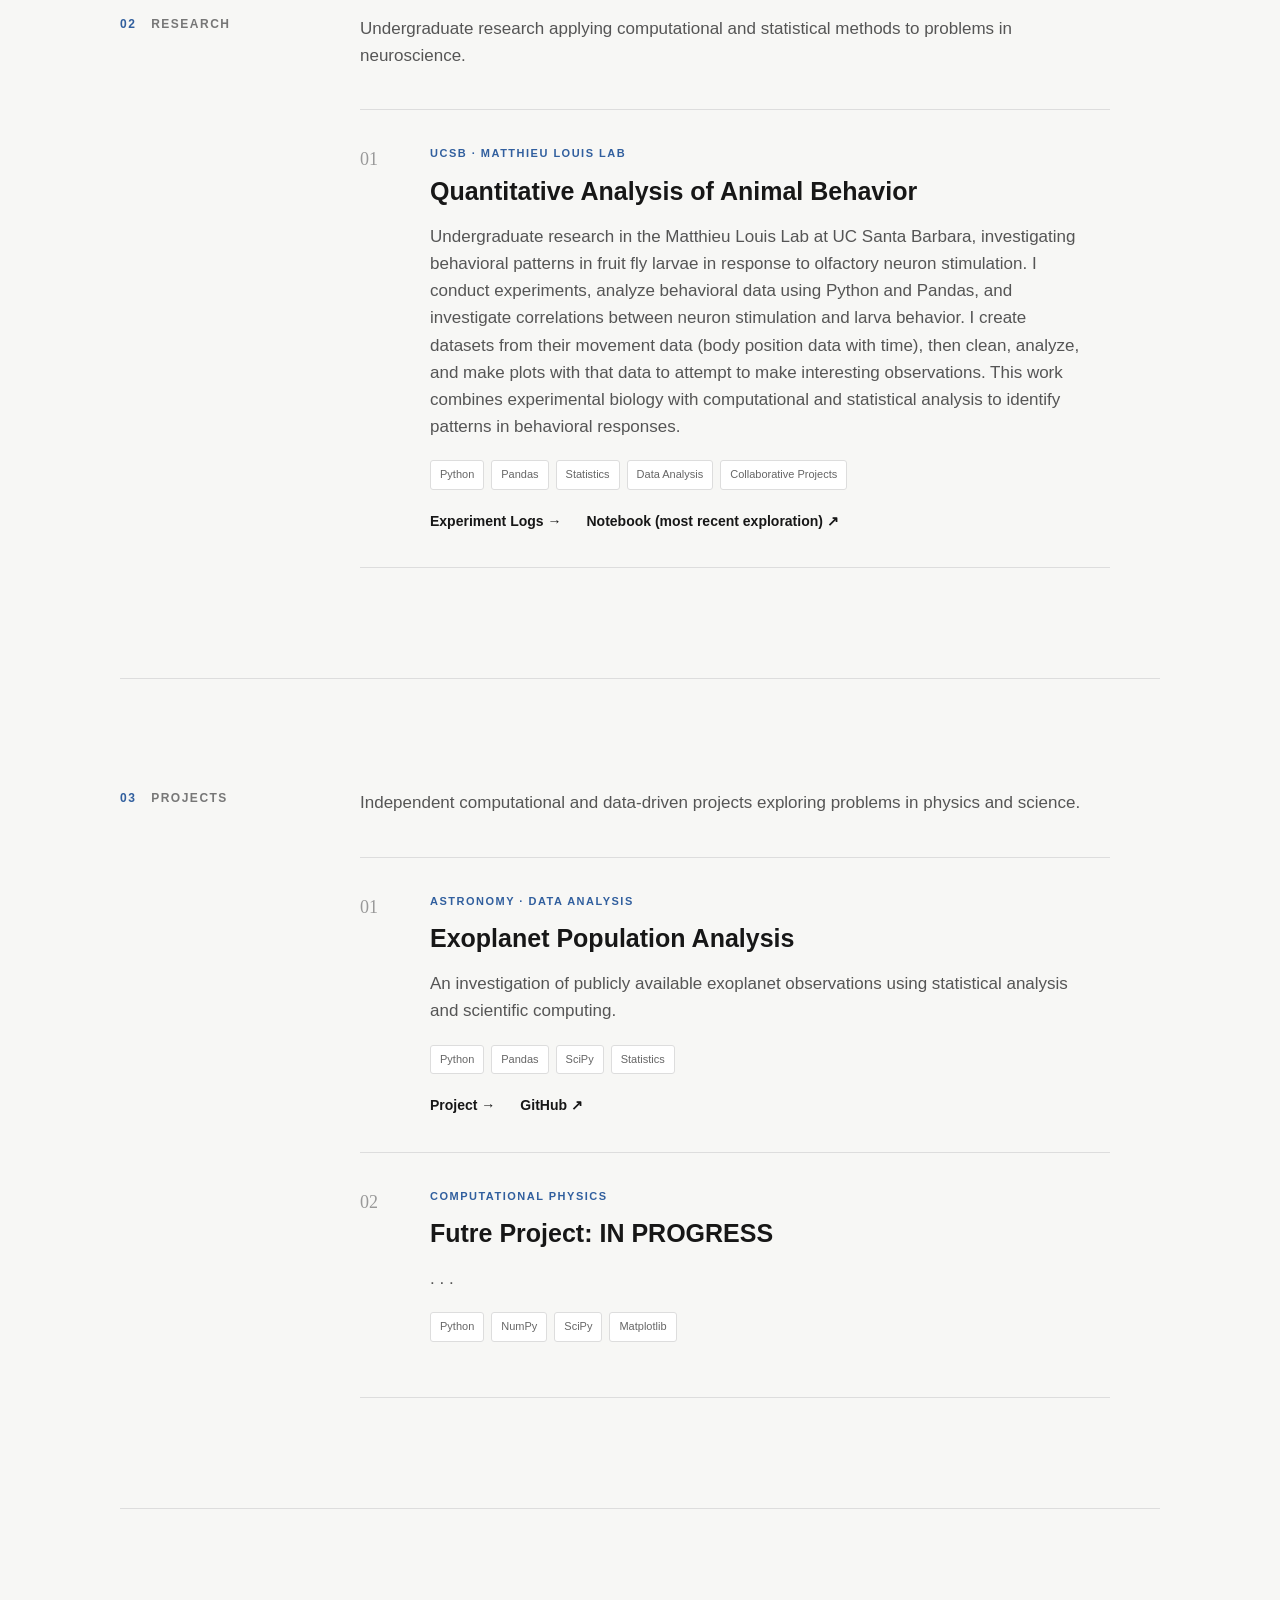
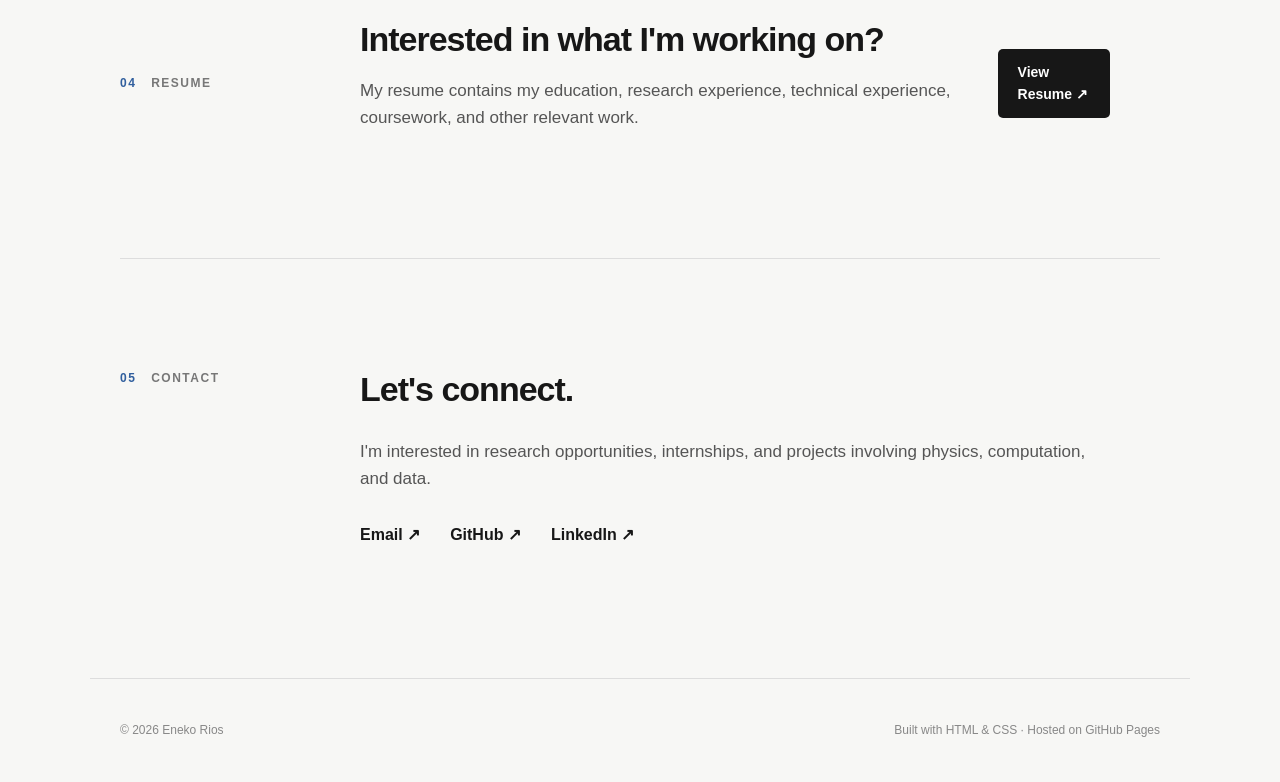
==== commit 3ea8e89e: "added resume and cleaned up research section" ====
--- a/index.html
+++ b/index.html
@@ -165,24 +165,36 @@
                         </h3>
 
                         <p>
-                            Undergraduate research involving the analysis
-                            of behavioral data from fruit fly larvae using
-                            computational and statistical methods.
+                            Undergraduate research in the Matthieu Louis Lab at UC Santa Barbara, 
+                            investigating behavioral patterns in fruit fly larvae in response to 
+                            olfactory neuron stimulation. I conduct experiments, analyze behavioral 
+                            data using Python and Pandas, and investigate correlations between 
+                            neuron stimulation and larva behavior. I create datasets from their movement data 
+                            (body position data with time), then clean, analyze, and make plots with that data to attempt to 
+                            make interesting observations. This work combines experimental 
+                            biology with computational and statistical analysis to identify patterns 
+                            in behavioral responses.
                         </p>
 
                         <div class="tags">
 
                             <span>Python</span>
+                            <span>Pandas</span>
+                            <span>Statistics</span>
                             <span>Data Analysis</span>
-                            <span>Statistics</span>
+                            <span>Collaborative Projects</span>
 
                         </div>
 
                         <div class="project-links">
 
-                            <a href="#">
-                                Research Details →
+                            <a href= "https://benchling.com/s/etr-oOH9bdts127dcbux3znq?item_id=etr_Alb8vcrGtq&m=slm-VlITv3fm5otss498cRH4" target="_blank">
+                                Experiment Logs → 
                             </a>
+
+                            <a href="https://github.com/eneko-rios-armenta/research/blob/main/primary_notebook_SDEP.ipynb" target="_blank">
+                                Notebook (most recent exploration) ↗
+                            </a> 
 
                         </div>
 
@@ -329,7 +341,7 @@
 
                 </div>
 
-                <a class="button primary" href="resume.pdf">
+                <a class="button primary" href="Resume.pdf" target="_blank">
                     View Resume ↗
                 </a>
 
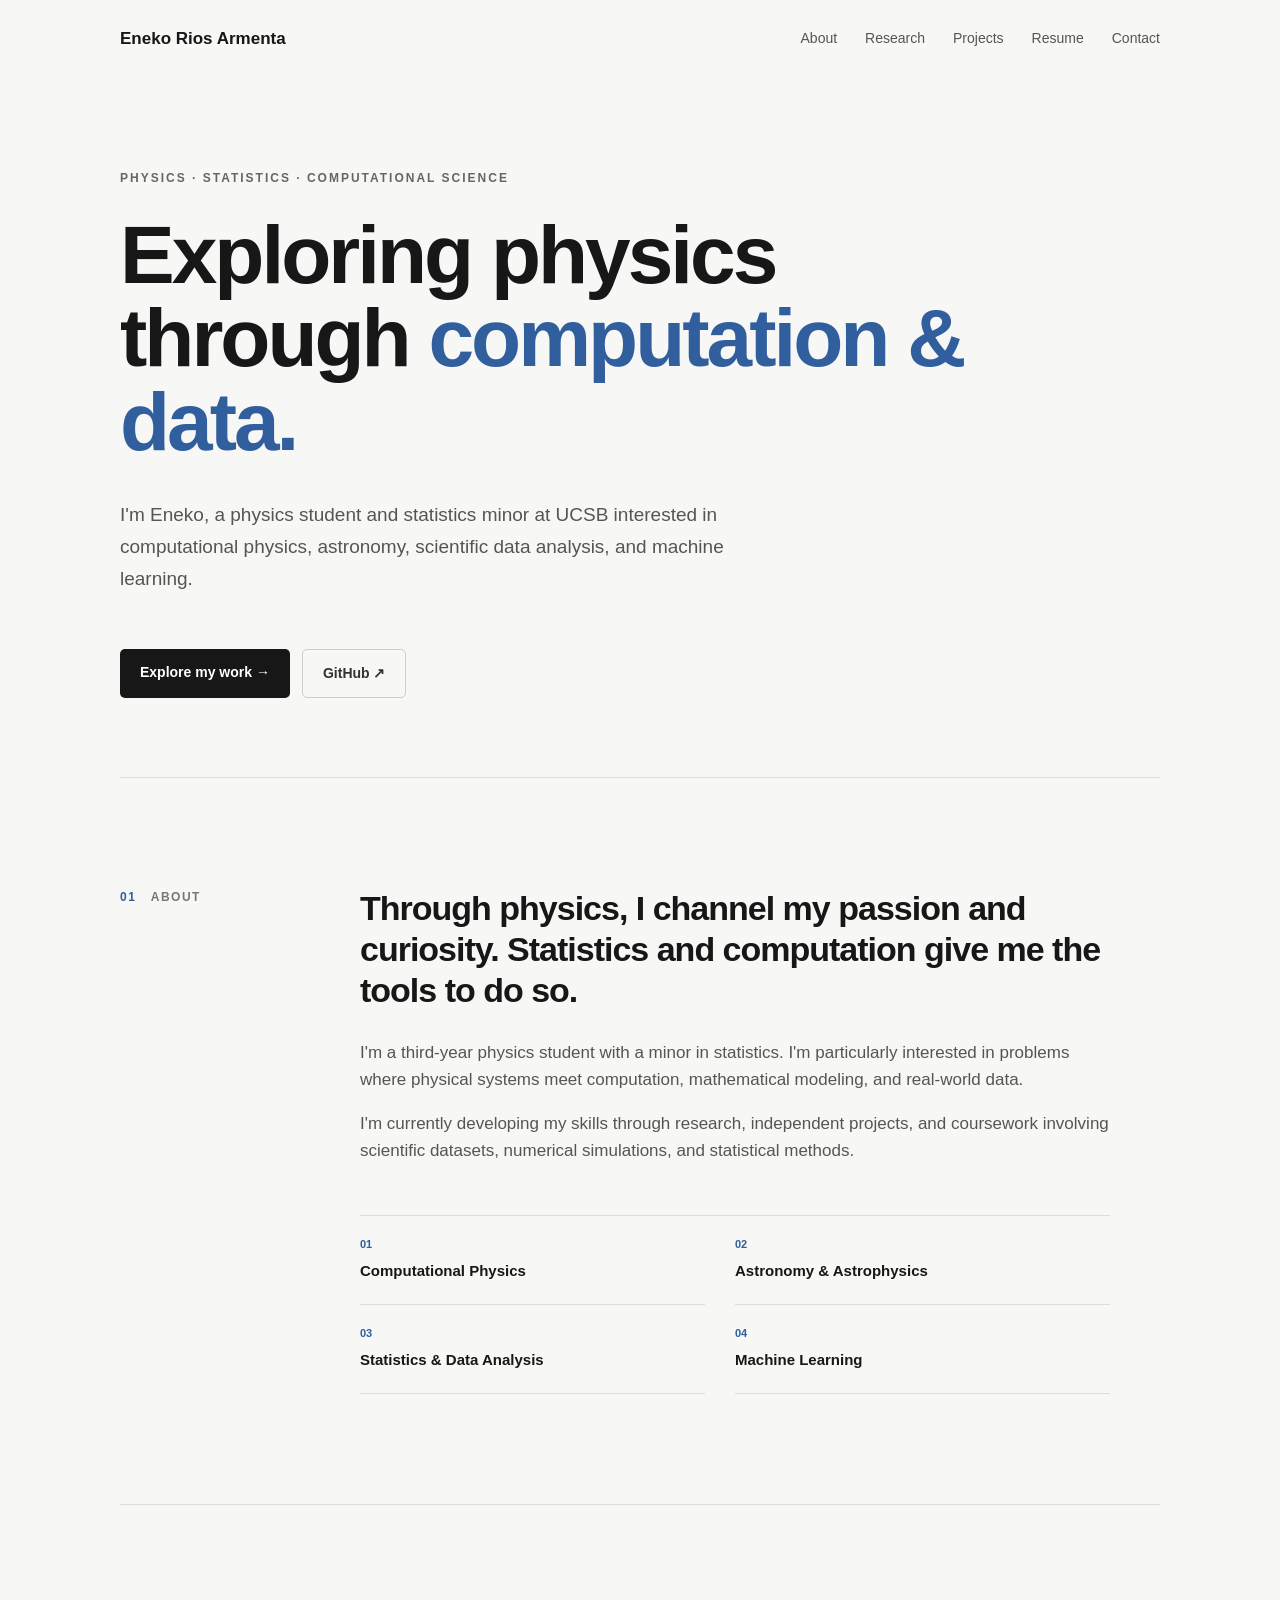
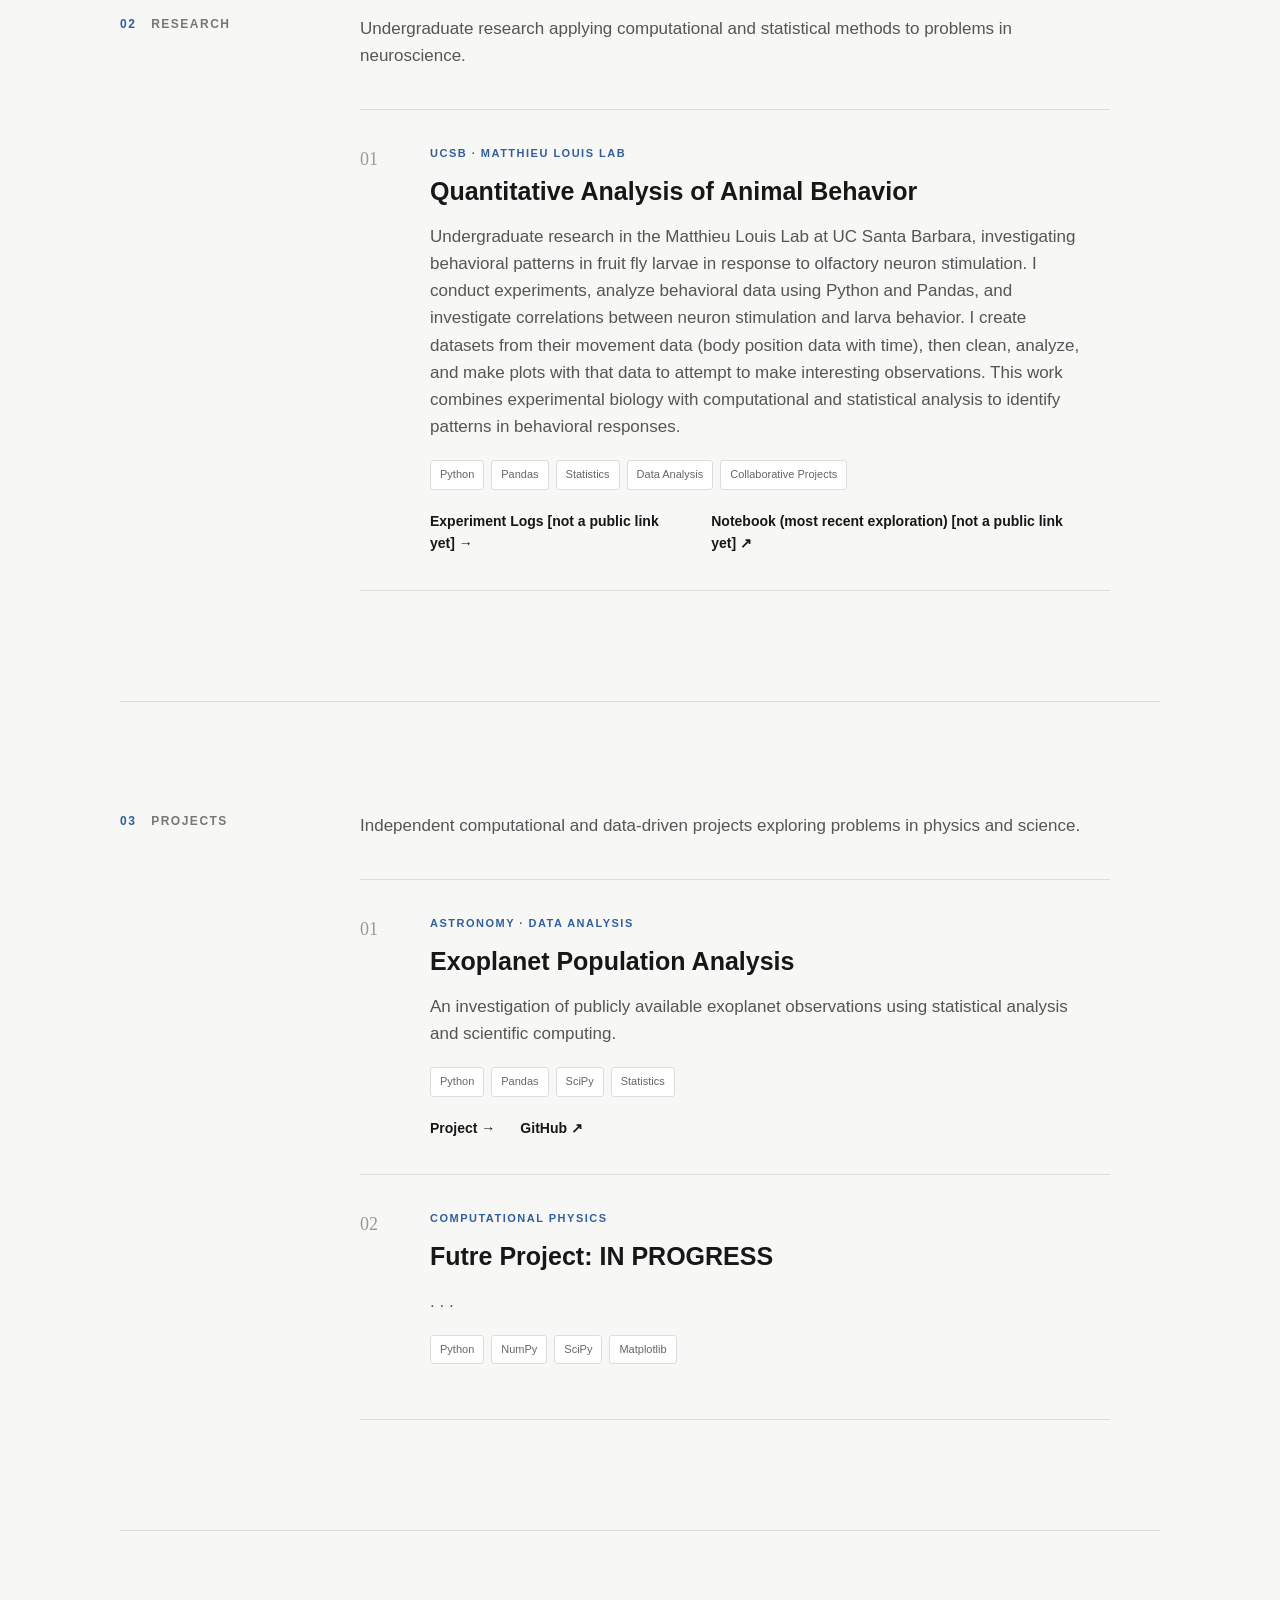
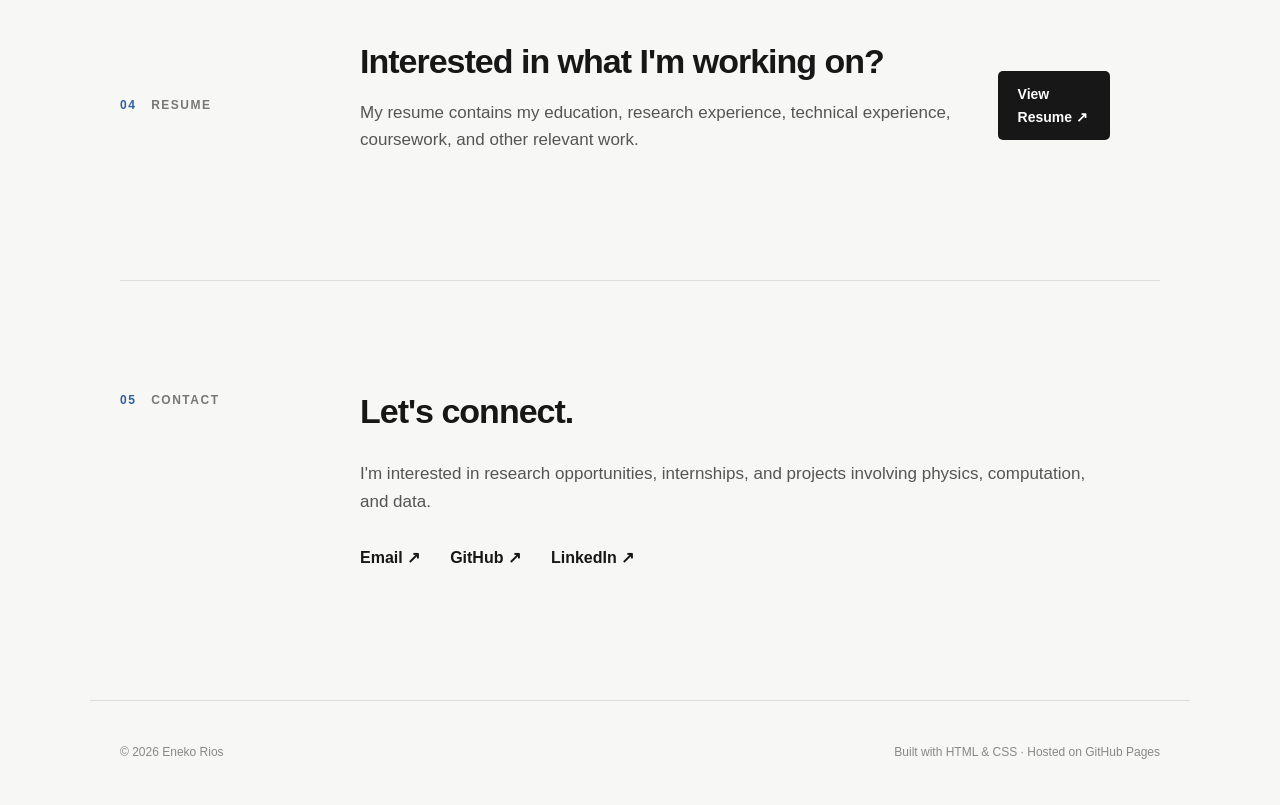
==== commit e9e9c9f2: "took off research lab links in case that they are sensitive info (will check and probably add later)" ====
--- a/index.html
+++ b/index.html
@@ -188,12 +188,12 @@
 
                         <div class="project-links">
 
-                            <a href= "https://benchling.com/s/etr-oOH9bdts127dcbux3znq?item_id=etr_Alb8vcrGtq&m=slm-VlITv3fm5otss498cRH4" target="_blank">
-                                Experiment Logs → 
+                            <a href= "#research" target="_blank">
+                                Experiment Logs [not a public link yet] → 
                             </a>
 
-                            <a href="https://github.com/eneko-rios-armenta/research/blob/main/primary_notebook_SDEP.ipynb" target="_blank">
-                                Notebook (most recent exploration) ↗
+                            <a href="#research" target="_blank">
+                                Notebook (most recent exploration) [not a public link yet] ↗
                             </a> 
 
                         </div>
@@ -380,7 +380,7 @@
                         GitHub ↗
                     </a>
 
-                    <a href="#">
+                    <a href="https://www.linkedin.com/in/eneko-rios-armenta-39562036a/">
                         LinkedIn ↗
                     </a>
 
